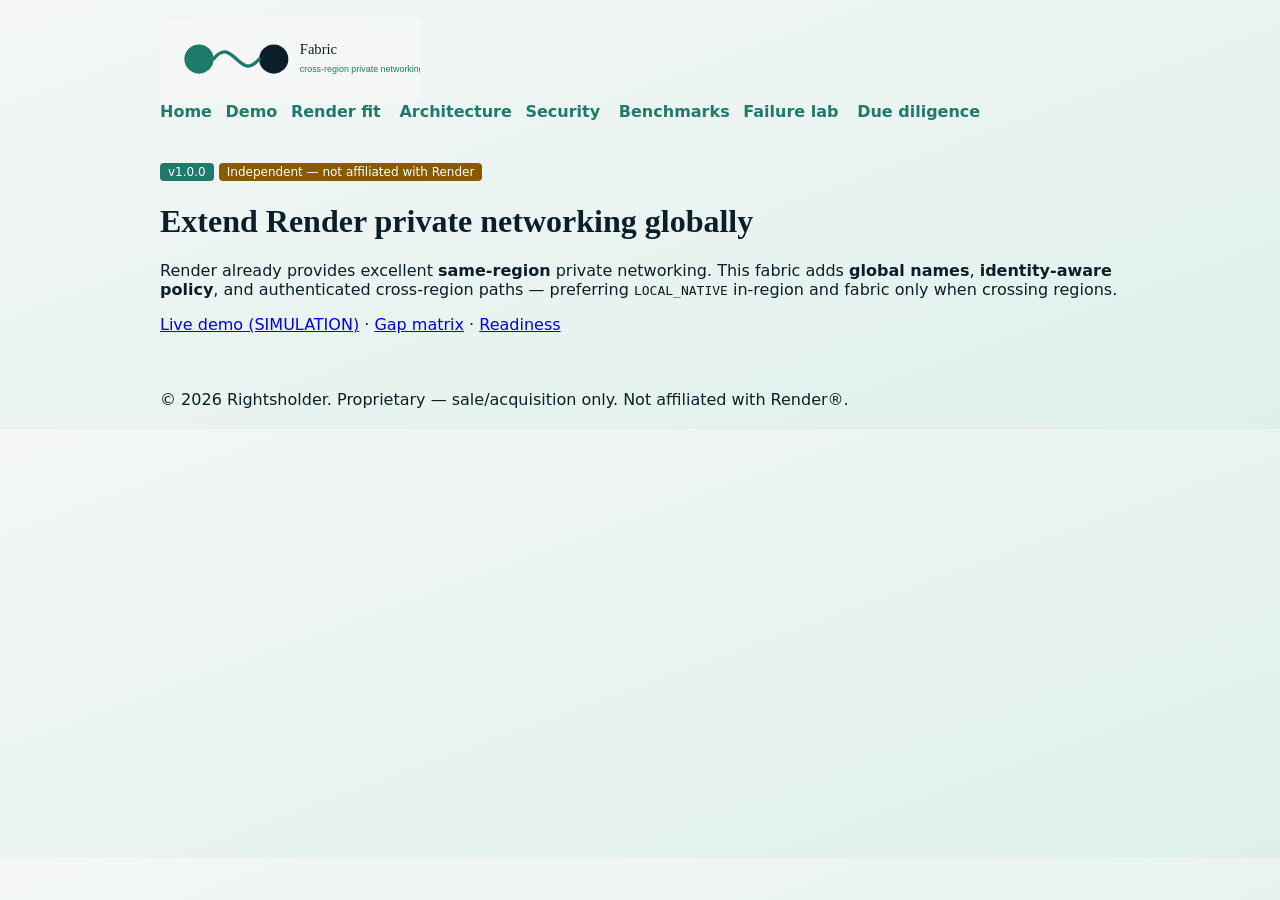
==== site/index.html @ aff12aa5 "Release v1.0.0 acquisition package with rustls mTLS and sale-only license. Ship the finished diligen" ====
<!DOCTYPE html>
<html lang="en"><head>
<meta charset="utf-8"/><meta name="viewport" content="width=device-width, initial-scale=1"/>
<title>Fabric — Cross-Region Private Networking</title>
<link rel="icon" href="../assets/brand/favicon.svg"/>
<style>
:root{--ink:#0B1F2A;--accent:#1F7A6B;--bg:#F4F7F6}
body{margin:0;font-family:Segoe UI,system-ui,sans-serif;background:linear-gradient(160deg,#F4F7F6,#dff0eb);color:var(--ink)}
header,main,footer{max-width:960px;margin:0 auto;padding:1.25rem}
nav a{margin-right:.85rem;color:var(--accent);font-weight:600;text-decoration:none}
.badge{display:inline-block;background:var(--accent);color:#fff;padding:.15rem .5rem;border-radius:4px;font-size:.75rem}
.warn{background:#8a5a00}
h1{font-family:Georgia,serif}
</style></head>
<body>
<header>
<img src="../assets/brand/logo.svg" width="260" alt="Fabric"/>
<nav>
<a href="./">Home</a><a href="./demo.html">Demo</a><a href="./render-fit.html">Render fit</a>
<a href="./architecture.html">Architecture</a><a href="./security.html">Security</a>
<a href="./benchmarks.html">Benchmarks</a><a href="./failure-lab.html">Failure lab</a>
<a href="./due-diligence.html">Due diligence</a>
</nav>
</header>
<main>
<span class="badge">v1.0.0</span> <span class="badge warn">Independent — not affiliated with Render</span>
<h1>Extend Render private networking globally</h1>
<p>Render already provides excellent <strong>same-region</strong> private networking. This fabric adds <strong>global names</strong>, <strong>identity-aware policy</strong>, and authenticated cross-region paths — preferring <code>LOCAL_NATIVE</code> in-region and fabric only when crossing regions.</p>
<p><a href="./demo.html">Live demo (SIMULATION)</a> · <a href="../docs/RENDER_GAP_MATRIX.md">Gap matrix</a> · <a href="../ACQUISITION_READINESS_REPORT.md">Readiness</a></p>
</main>
<footer>© 2026 Rightsholder. Proprietary — sale/acquisition only. Not affiliated with Render®.</footer>
</body></html>
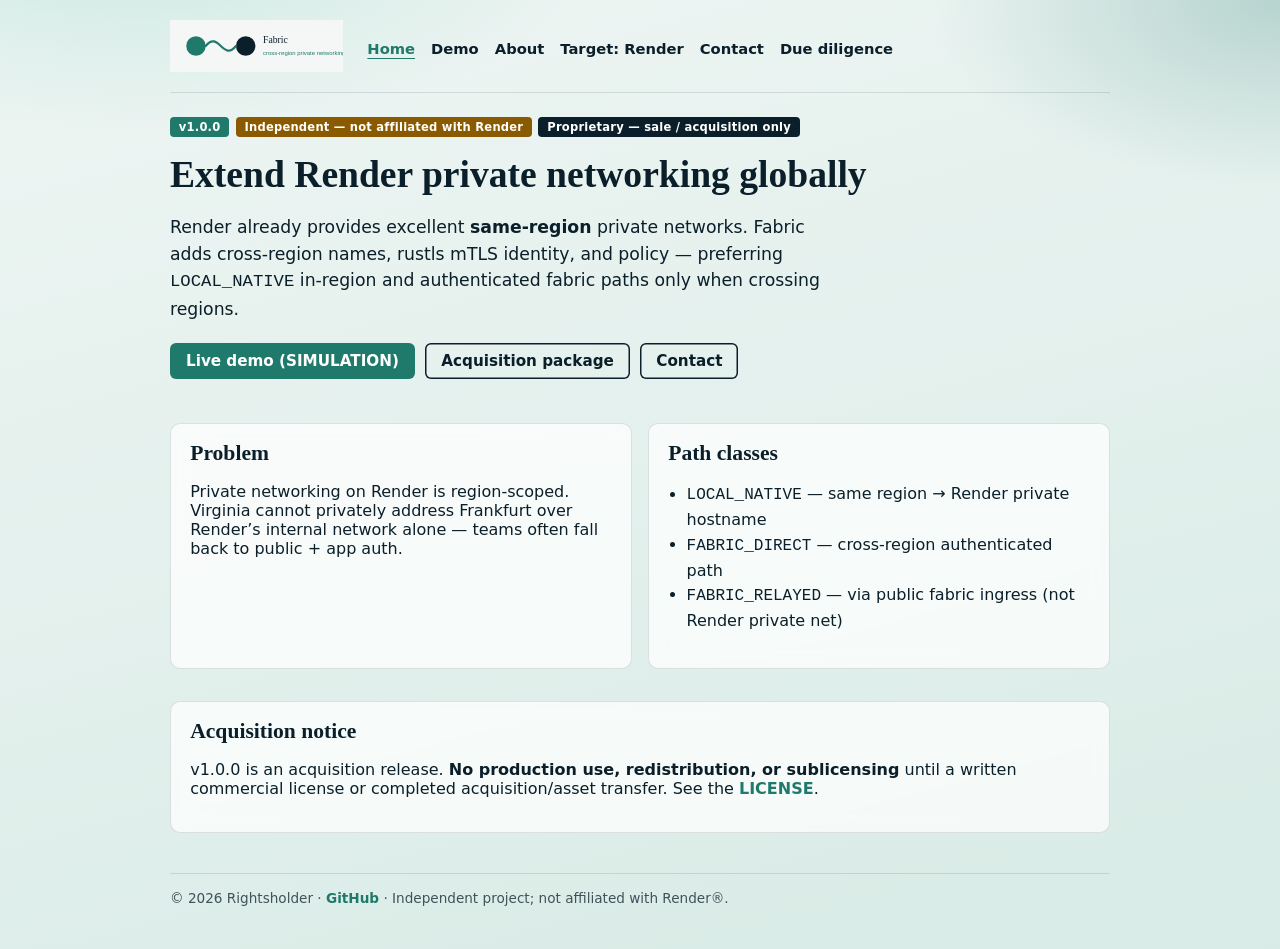
==== commit ecac75a3: "Publish Pages site with demo, contact, Render target, and about. Configure Actions Pages deploy from" ====
--- a/site/index.html
+++ b/site/index.html
@@ -1,32 +1,70 @@
 <!DOCTYPE html>
-<html lang="en"><head>
-<meta charset="utf-8"/><meta name="viewport" content="width=device-width, initial-scale=1"/>
-<title>Fabric — Cross-Region Private Networking</title>
-<link rel="icon" href="../assets/brand/favicon.svg"/>
-<style>
-:root{--ink:#0B1F2A;--accent:#1F7A6B;--bg:#F4F7F6}
-body{margin:0;font-family:Segoe UI,system-ui,sans-serif;background:linear-gradient(160deg,#F4F7F6,#dff0eb);color:var(--ink)}
-header,main,footer{max-width:960px;margin:0 auto;padding:1.25rem}
-nav a{margin-right:.85rem;color:var(--accent);font-weight:600;text-decoration:none}
-.badge{display:inline-block;background:var(--accent);color:#fff;padding:.15rem .5rem;border-radius:4px;font-size:.75rem}
-.warn{background:#8a5a00}
-h1{font-family:Georgia,serif}
-</style></head>
+<html lang="en">
+<head>
+  <meta charset="utf-8"/>
+  <meta name="viewport" content="width=device-width, initial-scale=1"/>
+  <title>Fabric — Cross-Region Private Networking</title>
+  <meta name="description" content="Global identity-aware private fabric that extends Render’s same-region private networking. Independent project; not affiliated with Render."/>
+  <link rel="icon" href="assets/brand/favicon.svg"/>
+  <link rel="stylesheet" href="styles.css"/>
+</head>
 <body>
-<header>
-<img src="../assets/brand/logo.svg" width="260" alt="Fabric"/>
-<nav>
-<a href="./">Home</a><a href="./demo.html">Demo</a><a href="./render-fit.html">Render fit</a>
-<a href="./architecture.html">Architecture</a><a href="./security.html">Security</a>
-<a href="./benchmarks.html">Benchmarks</a><a href="./failure-lab.html">Failure lab</a>
-<a href="./due-diligence.html">Due diligence</a>
-</nav>
-</header>
-<main>
-<span class="badge">v1.0.0</span> <span class="badge warn">Independent — not affiliated with Render</span>
-<h1>Extend Render private networking globally</h1>
-<p>Render already provides excellent <strong>same-region</strong> private networking. This fabric adds <strong>global names</strong>, <strong>identity-aware policy</strong>, and authenticated cross-region paths — preferring <code>LOCAL_NATIVE</code> in-region and fabric only when crossing regions.</p>
-<p><a href="./demo.html">Live demo (SIMULATION)</a> · <a href="../docs/RENDER_GAP_MATRIX.md">Gap matrix</a> · <a href="../ACQUISITION_READINESS_REPORT.md">Readiness</a></p>
-</main>
-<footer>© 2026 Rightsholder. Proprietary — sale/acquisition only. Not affiliated with Render®.</footer>
-</body></html>
+  <div class="wrap">
+    <header class="site">
+      <a href="./"><img class="logo" src="assets/brand/logo.svg" alt="Fabric — Cross-Region Private Networking"/></a>
+      <nav class="site" aria-label="Primary">
+        <a class="active" href="./">Home</a>
+        <a href="demo.html">Demo</a>
+        <a href="about.html">About</a>
+        <a href="render.html">Target: Render</a>
+        <a href="contact.html">Contact</a>
+        <a href="due-diligence.html">Due diligence</a>
+      </nav>
+    </header>
+
+    <main>
+      <div class="badges">
+        <span class="badge">v1.0.0</span>
+        <span class="badge warn">Independent — not affiliated with Render</span>
+        <span class="badge dark">Proprietary — sale / acquisition only</span>
+      </div>
+      <h1>Extend Render private networking globally</h1>
+      <p class="lead">
+        Render already provides excellent <strong>same-region</strong> private networks.
+        Fabric adds cross-region names, rustls mTLS identity, and policy — preferring
+        <code>LOCAL_NATIVE</code> in-region and authenticated fabric paths only when crossing regions.
+      </p>
+      <div class="cta">
+        <a class="btn" href="demo.html">Live demo (SIMULATION)</a>
+        <a class="btn ghost" href="due-diligence.html">Acquisition package</a>
+        <a class="btn ghost" href="contact.html">Contact</a>
+      </div>
+
+      <div class="grid2">
+        <div class="panel">
+          <h2 style="margin-top:0">Problem</h2>
+          <p>Private networking on Render is region-scoped. Virginia cannot privately address Frankfurt over Render’s internal network alone — teams often fall back to public + app auth.</p>
+        </div>
+        <div class="panel">
+          <h2 style="margin-top:0">Path classes</h2>
+          <ul class="clean">
+            <li><code>LOCAL_NATIVE</code> — same region → Render private hostname</li>
+            <li><code>FABRIC_DIRECT</code> — cross-region authenticated path</li>
+            <li><code>FABRIC_RELAYED</code> — via public fabric ingress (not Render private net)</li>
+          </ul>
+        </div>
+      </div>
+
+      <div class="panel">
+        <h2 style="margin-top:0">Acquisition notice</h2>
+        <p>v1.0.0 is an acquisition release. <strong>No production use, redistribution, or sublicensing</strong> until a written commercial license or completed acquisition/asset transfer. See the <a href="https://github.com/theworker02/cross-region-private-networking/blob/master/LICENSE">LICENSE</a>.</p>
+      </div>
+    </main>
+
+    <footer class="site">
+      © 2026 Rightsholder · <a href="https://github.com/theworker02/cross-region-private-networking">GitHub</a>
+      · Independent project; not affiliated with Render®.
+    </footer>
+  </div>
+</body>
+</html>
--- a/site/styles.css
+++ b/site/styles.css
@@ -0,0 +1,85 @@
+/* Cross-Region Private Networking — site theme */
+:root {
+  --ink: #0b1f2a;
+  --accent: #1f7a6b;
+  --accent-dim: #165a50;
+  --bg: #eef5f3;
+  --bg2: #d8ebe6;
+  --card: rgba(255, 255, 255, 0.72);
+  --warn: #8a5a00;
+  --line: rgba(11, 31, 42, 0.12);
+  --mono: "Cascadia Code", "Segoe UI Mono", Consolas, monospace;
+  --display: "Iowan Old Style", "Palatino Linotype", Palatino, Georgia, serif;
+  --sans: "Segoe UI", system-ui, sans-serif;
+}
+* { box-sizing: border-box; }
+html { scroll-behavior: smooth; }
+body {
+  margin: 0;
+  min-height: 100vh;
+  font-family: var(--sans);
+  color: var(--ink);
+  background:
+    radial-gradient(900px 420px at 10% -10%, #c9e8e0 0%, transparent 55%),
+    radial-gradient(700px 380px at 100% 0%, #b7d4cf 0%, transparent 50%),
+    linear-gradient(165deg, var(--bg), var(--bg2));
+}
+a { color: var(--accent); font-weight: 600; text-decoration: none; }
+a:hover { text-decoration: underline; }
+.wrap { max-width: 980px; margin: 0 auto; padding: 1.25rem 1.25rem 3rem; }
+header.site {
+  display: flex; flex-wrap: wrap; align-items: center; gap: 1rem 1.5rem;
+  padding-bottom: 1rem; border-bottom: 1px solid var(--line); margin-bottom: 1.5rem;
+}
+header.site img.logo { height: 52px; width: auto; }
+nav.site { display: flex; flex-wrap: wrap; gap: 0.65rem 1rem; }
+nav.site a { font-size: 0.92rem; color: var(--ink); font-weight: 600; }
+nav.site a:hover { color: var(--accent); }
+nav.site a.active { color: var(--accent); text-decoration: underline; text-underline-offset: 4px; }
+.badges { display: flex; flex-wrap: wrap; gap: 0.4rem; margin: 0.75rem 0 1rem; }
+.badge {
+  display: inline-block; font-size: 0.72rem; font-weight: 700; letter-spacing: 0.02em;
+  padding: 0.2rem 0.55rem; border-radius: 4px; background: var(--accent); color: #fff;
+}
+.badge.warn { background: var(--warn); }
+.badge.sim { background: #5c3d1e; }
+.badge.dark { background: var(--ink); }
+h1 {
+  font-family: var(--display); font-weight: 600; font-size: clamp(1.75rem, 4vw, 2.35rem);
+  line-height: 1.15; margin: 0.35rem 0 0.75rem;
+}
+h2 { font-family: var(--display); font-size: 1.35rem; margin: 1.75rem 0 0.6rem; }
+p.lead { font-size: 1.08rem; line-height: 1.55; max-width: 42rem; }
+.cta { display: flex; flex-wrap: wrap; gap: 0.65rem; margin: 1.25rem 0 1.75rem; }
+.btn {
+  display: inline-block; padding: 0.55rem 1rem; border-radius: 6px; border: 0;
+  background: var(--accent); color: #fff !important; font-weight: 700; cursor: pointer;
+  text-decoration: none !important; font-size: 0.95rem;
+}
+.btn:hover { background: var(--accent-dim); }
+.btn.ghost {
+  background: transparent; color: var(--ink) !important;
+  box-shadow: inset 0 0 0 1.5px var(--ink);
+}
+.panel {
+  background: var(--card); backdrop-filter: blur(8px);
+  border: 1px solid var(--line); border-radius: 10px; padding: 1.1rem 1.2rem; margin: 1rem 0;
+}
+.grid2 { display: grid; gap: 1rem; grid-template-columns: repeat(auto-fit, minmax(240px, 1fr)); }
+ul.clean { padding-left: 1.15rem; line-height: 1.55; }
+footer.site {
+  margin-top: 2.5rem; padding-top: 1rem; border-top: 1px solid var(--line);
+  font-size: 0.85rem; color: rgba(11, 31, 42, 0.75);
+}
+pre, code { font-family: var(--mono); }
+pre.out {
+  background: var(--ink); color: #d7efe9; padding: 1rem; border-radius: 8px;
+  overflow: auto; font-size: 0.82rem; line-height: 1.45;
+}
+table.simple { width: 100%; border-collapse: collapse; font-size: 0.92rem; }
+table.simple th, table.simple td {
+  text-align: left; padding: 0.45rem 0.55rem; border-bottom: 1px solid var(--line);
+}
+@media (max-width: 640px) {
+  header.site { flex-direction: column; align-items: flex-start; }
+}
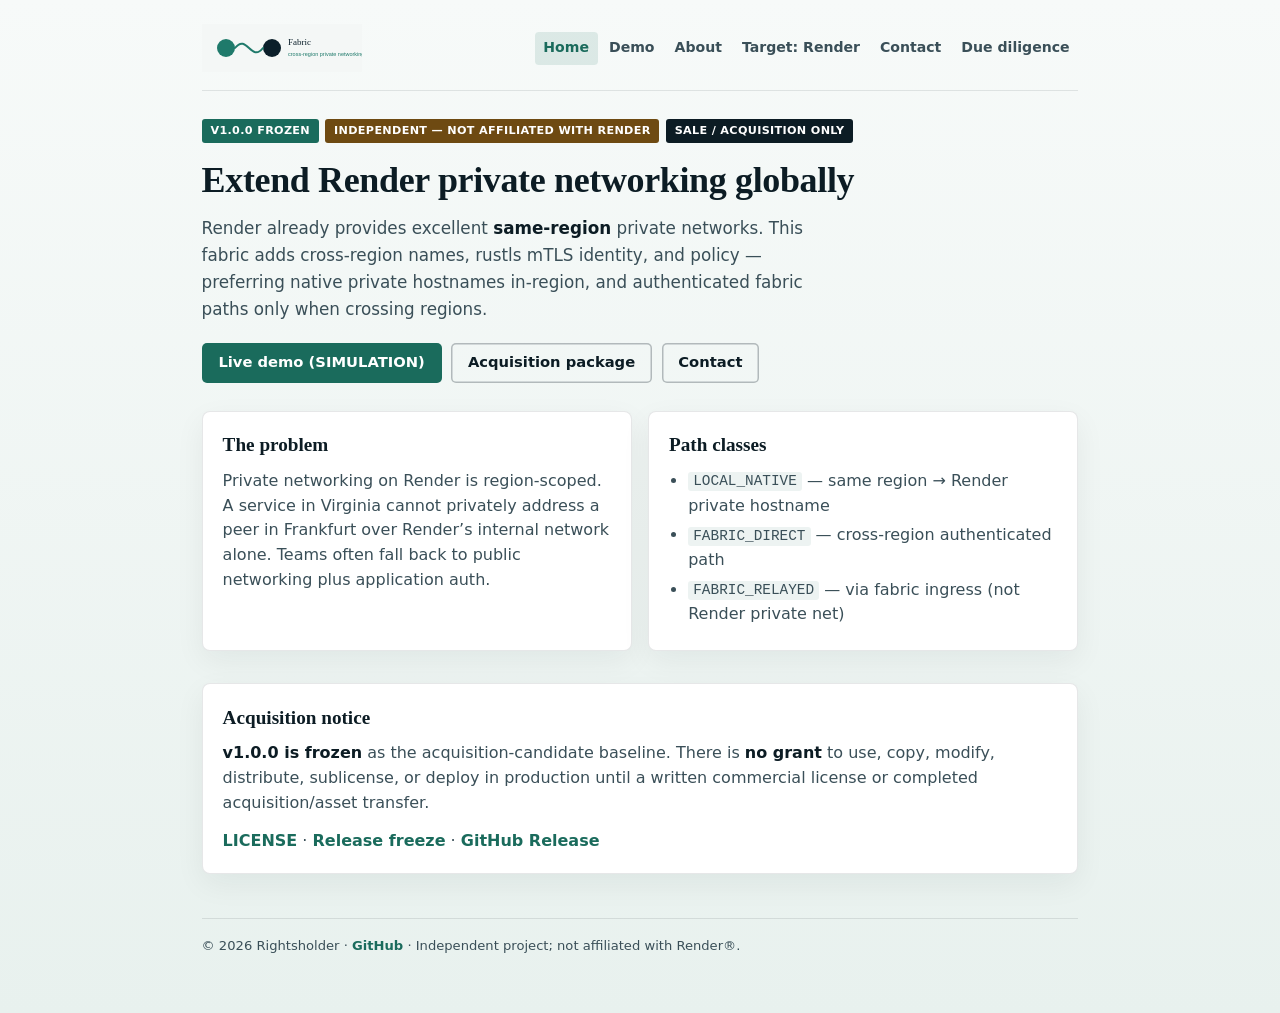
==== commit b4b97108: "Freeze v1.0.0: polish Pages site and document acquisition freeze. Refresh presentation, checksums, a" ====
--- a/site/index.html
+++ b/site/index.html
@@ -4,14 +4,15 @@
   <meta charset="utf-8"/>
   <meta name="viewport" content="width=device-width, initial-scale=1"/>
   <title>Fabric — Cross-Region Private Networking</title>
-  <meta name="description" content="Global identity-aware private fabric that extends Render’s same-region private networking. Independent project; not affiliated with Render."/>
+  <meta name="description" content="Global identity-aware private fabric that extends Render’s same-region private networking. Independent; not affiliated with Render. Proprietary — sale/acquisition only."/>
+  <link rel="canonical" href="https://theworker02.github.io/cross-region-private-networking/"/>
   <link rel="icon" href="assets/brand/favicon.svg"/>
   <link rel="stylesheet" href="styles.css"/>
 </head>
 <body>
   <div class="wrap">
     <header class="site">
-      <a href="./"><img class="logo" src="assets/brand/logo.svg" alt="Fabric — Cross-Region Private Networking"/></a>
+      <a class="brand" href="./"><img class="logo" src="assets/brand/logo.svg" width="200" height="60" alt="Fabric — Cross-Region Private Networking"/></a>
       <nav class="site" aria-label="Primary">
         <a class="active" href="./">Home</a>
         <a href="demo.html">Demo</a>
@@ -24,16 +25,18 @@
 
     <main>
       <div class="badges">
-        <span class="badge">v1.0.0</span>
+        <span class="badge">v1.0.0 frozen</span>
         <span class="badge warn">Independent — not affiliated with Render</span>
-        <span class="badge dark">Proprietary — sale / acquisition only</span>
+        <span class="badge dark">Sale / acquisition only</span>
       </div>
+
       <h1>Extend Render private networking globally</h1>
       <p class="lead">
         Render already provides excellent <strong>same-region</strong> private networks.
-        Fabric adds cross-region names, rustls mTLS identity, and policy — preferring
-        <code>LOCAL_NATIVE</code> in-region and authenticated fabric paths only when crossing regions.
+        This fabric adds cross-region names, rustls mTLS identity, and policy —
+        preferring native private hostnames in-region, and authenticated fabric paths only when crossing regions.
       </p>
+
       <div class="cta">
         <a class="btn" href="demo.html">Live demo (SIMULATION)</a>
         <a class="btn ghost" href="due-diligence.html">Acquisition package</a>
@@ -42,28 +45,32 @@
 
       <div class="grid2">
         <div class="panel">
-          <h2 style="margin-top:0">Problem</h2>
-          <p>Private networking on Render is region-scoped. Virginia cannot privately address Frankfurt over Render’s internal network alone — teams often fall back to public + app auth.</p>
+          <h2>The problem</h2>
+          <p>Private networking on Render is region-scoped. A service in Virginia cannot privately address a peer in Frankfurt over Render’s internal network alone. Teams often fall back to public networking plus application auth.</p>
         </div>
         <div class="panel">
-          <h2 style="margin-top:0">Path classes</h2>
+          <h2>Path classes</h2>
           <ul class="clean">
             <li><code>LOCAL_NATIVE</code> — same region → Render private hostname</li>
             <li><code>FABRIC_DIRECT</code> — cross-region authenticated path</li>
-            <li><code>FABRIC_RELAYED</code> — via public fabric ingress (not Render private net)</li>
+            <li><code>FABRIC_RELAYED</code> — via fabric ingress (not Render private net)</li>
           </ul>
         </div>
       </div>
 
       <div class="panel">
-        <h2 style="margin-top:0">Acquisition notice</h2>
-        <p>v1.0.0 is an acquisition release. <strong>No production use, redistribution, or sublicensing</strong> until a written commercial license or completed acquisition/asset transfer. See the <a href="https://github.com/theworker02/cross-region-private-networking/blob/master/LICENSE">LICENSE</a>.</p>
+        <h2>Acquisition notice</h2>
+        <p><strong>v1.0.0 is frozen</strong> as the acquisition-candidate baseline. There is <strong>no grant</strong> to use, copy, modify, distribute, sublicense, or deploy in production until a written commercial license or completed acquisition/asset transfer.</p>
+        <p><a href="https://github.com/theworker02/cross-region-private-networking/blob/master/LICENSE">LICENSE</a>
+          · <a href="https://github.com/theworker02/cross-region-private-networking/blob/master/RELEASE_FREEZE.md">Release freeze</a>
+          · <a href="https://github.com/theworker02/cross-region-private-networking/releases/tag/v1.0.0">GitHub Release</a></p>
       </div>
     </main>
 
     <footer class="site">
-      © 2026 Rightsholder · <a href="https://github.com/theworker02/cross-region-private-networking">GitHub</a>
-      · Independent project; not affiliated with Render®.
+      © 2026 Rightsholder ·
+      <a href="https://github.com/theworker02/cross-region-private-networking">GitHub</a> ·
+      Independent project; not affiliated with Render®.
     </footer>
   </div>
 </body>
--- a/site/styles.css
+++ b/site/styles.css
@@ -1,17 +1,22 @@
-/* Cross-Region Private Networking — site theme */
+/* Cross-Region Private Networking — acquisition presentation */
 :root {
-  --ink: #0b1f2a;
-  --accent: #1f7a6b;
-  --accent-dim: #165a50;
-  --bg: #eef5f3;
-  --bg2: #d8ebe6;
-  --card: rgba(255, 255, 255, 0.72);
-  --warn: #8a5a00;
-  --line: rgba(11, 31, 42, 0.12);
+  --ink: #0c1c24;
+  --ink-soft: #3a4f58;
+  --accent: #1a6b5c;
+  --accent-hover: #145248;
+  --surface: #f7faf9;
+  --surface-2: #e8f1ee;
+  --card: #ffffff;
+  --warn: #6e4a12;
+  --sim: #5a3a1a;
+  --line: rgba(12, 28, 36, 0.1);
+  --shadow: 0 10px 30px rgba(12, 28, 36, 0.06);
   --mono: "Cascadia Code", "Segoe UI Mono", Consolas, monospace;
-  --display: "Iowan Old Style", "Palatino Linotype", Palatino, Georgia, serif;
-  --sans: "Segoe UI", system-ui, sans-serif;
-}
+  --display: "Palatino Linotype", Palatino, "Book Antiqua", Georgia, serif;
+  --sans: "Segoe UI", system-ui, -apple-system, sans-serif;
+  --max: 920px;
+}
+
 * { box-sizing: border-box; }
 html { scroll-behavior: smooth; }
 body {
@@ -19,67 +24,264 @@
   min-height: 100vh;
   font-family: var(--sans);
   color: var(--ink);
+  line-height: 1.55;
   background:
-    radial-gradient(900px 420px at 10% -10%, #c9e8e0 0%, transparent 55%),
-    radial-gradient(700px 380px at 100% 0%, #b7d4cf 0%, transparent 50%),
-    linear-gradient(165deg, var(--bg), var(--bg2));
-}
+    linear-gradient(180deg, var(--surface) 0%, var(--surface-2) 100%);
+}
+
 a { color: var(--accent); font-weight: 600; text-decoration: none; }
-a:hover { text-decoration: underline; }
-.wrap { max-width: 980px; margin: 0 auto; padding: 1.25rem 1.25rem 3rem; }
+a:hover { text-decoration: underline; text-underline-offset: 3px; }
+code {
+  font-family: var(--mono);
+  font-size: 0.9em;
+  background: rgba(26, 107, 92, 0.08);
+  padding: 0.1em 0.35em;
+  border-radius: 3px;
+}
+
+.wrap {
+  max-width: var(--max);
+  margin: 0 auto;
+  padding: 1.5rem 1.35rem 3.5rem;
+}
+
+/* Header */
 header.site {
-  display: flex; flex-wrap: wrap; align-items: center; gap: 1rem 1.5rem;
-  padding-bottom: 1rem; border-bottom: 1px solid var(--line); margin-bottom: 1.5rem;
-}
-header.site img.logo { height: 52px; width: auto; }
-nav.site { display: flex; flex-wrap: wrap; gap: 0.65rem 1rem; }
-nav.site a { font-size: 0.92rem; color: var(--ink); font-weight: 600; }
-nav.site a:hover { color: var(--accent); }
-nav.site a.active { color: var(--accent); text-decoration: underline; text-underline-offset: 4px; }
-.badges { display: flex; flex-wrap: wrap; gap: 0.4rem; margin: 0.75rem 0 1rem; }
+  display: flex;
+  flex-wrap: wrap;
+  align-items: center;
+  justify-content: space-between;
+  gap: 1rem 1.5rem;
+  padding-bottom: 1.1rem;
+  margin-bottom: 1.75rem;
+  border-bottom: 1px solid var(--line);
+  animation: fade-in 0.45s ease-out;
+}
+header.site a.brand { display: flex; align-items: center; text-decoration: none; }
+header.site img.logo {
+  height: 48px;
+  width: auto;
+  display: block;
+}
+nav.site {
+  display: flex;
+  flex-wrap: wrap;
+  gap: 0.35rem 0.15rem;
+}
+nav.site a {
+  font-size: 0.88rem;
+  font-weight: 600;
+  color: var(--ink-soft);
+  padding: 0.35rem 0.55rem;
+  border-radius: 4px;
+  text-decoration: none;
+}
+nav.site a:hover {
+  color: var(--accent);
+  background: rgba(26, 107, 92, 0.08);
+  text-decoration: none;
+}
+nav.site a.active {
+  color: var(--accent);
+  background: rgba(26, 107, 92, 0.12);
+}
+
+/* Badges */
+.badges {
+  display: flex;
+  flex-wrap: wrap;
+  gap: 0.4rem;
+  margin: 0 0 1rem;
+}
 .badge {
-  display: inline-block; font-size: 0.72rem; font-weight: 700; letter-spacing: 0.02em;
-  padding: 0.2rem 0.55rem; border-radius: 4px; background: var(--accent); color: #fff;
+  display: inline-block;
+  font-size: 0.7rem;
+  font-weight: 700;
+  letter-spacing: 0.03em;
+  text-transform: uppercase;
+  padding: 0.22rem 0.55rem;
+  border-radius: 3px;
+  background: var(--accent);
+  color: #fff;
 }
 .badge.warn { background: var(--warn); }
-.badge.sim { background: #5c3d1e; }
+.badge.sim { background: var(--sim); }
 .badge.dark { background: var(--ink); }
+.badge.outline {
+  background: transparent;
+  color: var(--ink);
+  box-shadow: inset 0 0 0 1px var(--line);
+}
+
+/* Type */
 h1 {
-  font-family: var(--display); font-weight: 600; font-size: clamp(1.75rem, 4vw, 2.35rem);
-  line-height: 1.15; margin: 0.35rem 0 0.75rem;
-}
-h2 { font-family: var(--display); font-size: 1.35rem; margin: 1.75rem 0 0.6rem; }
-p.lead { font-size: 1.08rem; line-height: 1.55; max-width: 42rem; }
-.cta { display: flex; flex-wrap: wrap; gap: 0.65rem; margin: 1.25rem 0 1.75rem; }
+  font-family: var(--display);
+  font-weight: 600;
+  font-size: clamp(1.7rem, 3.8vw, 2.25rem);
+  line-height: 1.18;
+  letter-spacing: -0.01em;
+  margin: 0 0 0.85rem;
+  animation: rise 0.5s ease-out;
+}
+h2 {
+  font-family: var(--display);
+  font-size: 1.2rem;
+  font-weight: 600;
+  margin: 0 0 0.55rem;
+  color: var(--ink);
+}
+p.lead {
+  font-size: 1.05rem;
+  line-height: 1.6;
+  color: var(--ink-soft);
+  max-width: 38rem;
+  margin: 0 0 1.25rem;
+}
+p { margin: 0 0 0.85rem; color: var(--ink-soft); }
+p strong, li strong { color: var(--ink); }
+
+/* CTA */
+.cta {
+  display: flex;
+  flex-wrap: wrap;
+  gap: 0.6rem;
+  margin: 0 0 1.75rem;
+}
 .btn {
-  display: inline-block; padding: 0.55rem 1rem; border-radius: 6px; border: 0;
-  background: var(--accent); color: #fff !important; font-weight: 700; cursor: pointer;
-  text-decoration: none !important; font-size: 0.95rem;
-}
-.btn:hover { background: var(--accent-dim); }
+  display: inline-block;
+  padding: 0.55rem 1.05rem;
+  border-radius: 5px;
+  border: 0;
+  background: var(--accent);
+  color: #fff !important;
+  font-weight: 650;
+  font-size: 0.92rem;
+  cursor: pointer;
+  text-decoration: none !important;
+  transition: background 0.15s ease, transform 0.15s ease;
+}
+.btn:hover { background: var(--accent-hover); transform: translateY(-1px); }
 .btn.ghost {
-  background: transparent; color: var(--ink) !important;
-  box-shadow: inset 0 0 0 1.5px var(--ink);
-}
+  background: transparent;
+  color: var(--ink) !important;
+  box-shadow: inset 0 0 0 1.5px rgba(12, 28, 36, 0.28);
+}
+.btn.ghost:hover { background: rgba(12, 28, 36, 0.04); }
+
+/* Panels */
 .panel {
-  background: var(--card); backdrop-filter: blur(8px);
-  border: 1px solid var(--line); border-radius: 10px; padding: 1.1rem 1.2rem; margin: 1rem 0;
-}
-.grid2 { display: grid; gap: 1rem; grid-template-columns: repeat(auto-fit, minmax(240px, 1fr)); }
-ul.clean { padding-left: 1.15rem; line-height: 1.55; }
+  background: var(--card);
+  border: 1px solid var(--line);
+  border-radius: 8px;
+  padding: 1.15rem 1.25rem;
+  margin: 0 0 1rem;
+  box-shadow: var(--shadow);
+}
+.panel > :last-child { margin-bottom: 0; }
+.grid2 {
+  display: grid;
+  gap: 1rem;
+  grid-template-columns: repeat(auto-fit, minmax(250px, 1fr));
+  margin-bottom: 1rem;
+}
+ul.clean, ol {
+  margin: 0.35rem 0 0;
+  padding-left: 1.2rem;
+  color: var(--ink-soft);
+}
+ul.clean li, ol li { margin: 0.3rem 0; }
+
+/* Tables */
+table.simple {
+  width: 100%;
+  border-collapse: collapse;
+  font-size: 0.9rem;
+}
+table.simple th,
+table.simple td {
+  text-align: left;
+  padding: 0.5rem 0.4rem;
+  border-bottom: 1px solid var(--line);
+  vertical-align: top;
+}
+table.simple th { color: var(--ink); font-weight: 700; width: 32%; }
+
+/* Code / log */
+pre, .mono { font-family: var(--mono); }
+pre.out {
+  background: var(--ink);
+  color: #d4ebe4;
+  padding: 1rem 1.1rem;
+  border-radius: 8px;
+  overflow: auto;
+  font-size: 0.8rem;
+  line-height: 1.5;
+  margin: 0.75rem 0 0;
+  box-shadow: var(--shadow);
+}
+
+/* Footer */
 footer.site {
-  margin-top: 2.5rem; padding-top: 1rem; border-top: 1px solid var(--line);
-  font-size: 0.85rem; color: rgba(11, 31, 42, 0.75);
-}
-pre, code { font-family: var(--mono); }
-pre.out {
-  background: var(--ink); color: #d7efe9; padding: 1rem; border-radius: 8px;
-  overflow: auto; font-size: 0.82rem; line-height: 1.45;
-}
-table.simple { width: 100%; border-collapse: collapse; font-size: 0.92rem; }
-table.simple th, table.simple td {
-  text-align: left; padding: 0.45rem 0.55rem; border-bottom: 1px solid var(--line);
-}
+  margin-top: 2.75rem;
+  padding-top: 1.1rem;
+  border-top: 1px solid var(--line);
+  font-size: 0.82rem;
+  color: var(--ink-soft);
+  animation: fade-in 0.6s ease-out 0.1s both;
+}
+footer.site a { font-weight: 600; }
+
+/* Demo controls */
+.controls {
+  display: flex;
+  flex-wrap: wrap;
+  gap: 0.4rem;
+  margin: 0.9rem 0 0.35rem;
+}
+.controls button {
+  padding: 0.42rem 0.7rem;
+  border: 0;
+  border-radius: 5px;
+  background: var(--accent);
+  color: #fff;
+  font-weight: 650;
+  font-size: 0.82rem;
+  cursor: pointer;
+  transition: background 0.15s ease;
+}
+.controls button:hover { background: var(--accent-hover); }
+.controls button.secondary { background: var(--ink); }
+.controls button.secondary:hover { background: #1a3038; }
+
+canvas#fabric {
+  width: 100%;
+  height: auto;
+  display: block;
+  border-radius: 8px;
+  background: var(--ink);
+  box-shadow: var(--shadow);
+}
+
+.notice {
+  font-size: 0.88rem;
+  padding: 0.75rem 0.9rem;
+  border-left: 3px solid var(--accent);
+  background: rgba(26, 107, 92, 0.06);
+  border-radius: 0 6px 6px 0;
+  margin: 0 0 1.25rem;
+  color: var(--ink-soft);
+}
+
+@keyframes fade-in {
+  from { opacity: 0; }
+  to { opacity: 1; }
+}
+@keyframes rise {
+  from { opacity: 0; transform: translateY(8px); }
+  to { opacity: 1; transform: translateY(0); }
+}
+
 @media (max-width: 640px) {
   header.site { flex-direction: column; align-items: flex-start; }
-}
+  .wrap { padding: 1.15rem 1rem 2.5rem; }
+}
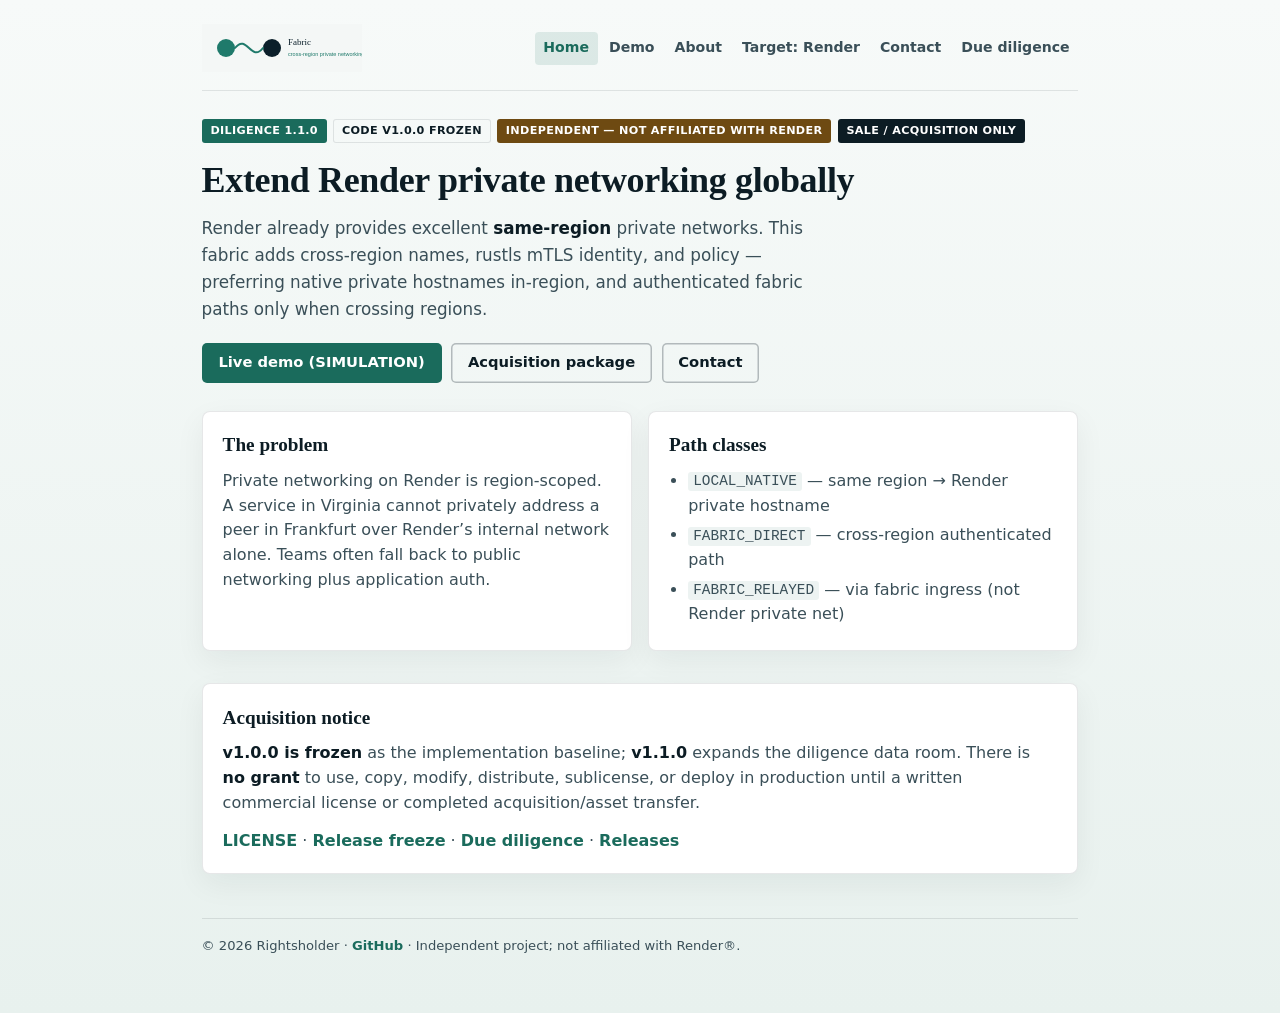
==== commit 0f6346ab: "Release v1.1.0 expanded acquisition diligence data room. Add buyer-facing market, integration, evalu" ====
--- a/site/index.html
+++ b/site/index.html
@@ -25,7 +25,8 @@
 
     <main>
       <div class="badges">
-        <span class="badge">v1.0.0 frozen</span>
+        <span class="badge">Diligence 1.1.0</span>
+        <span class="badge outline">Code v1.0.0 frozen</span>
         <span class="badge warn">Independent — not affiliated with Render</span>
         <span class="badge dark">Sale / acquisition only</span>
       </div>
@@ -60,10 +61,11 @@
 
       <div class="panel">
         <h2>Acquisition notice</h2>
-        <p><strong>v1.0.0 is frozen</strong> as the acquisition-candidate baseline. There is <strong>no grant</strong> to use, copy, modify, distribute, sublicense, or deploy in production until a written commercial license or completed acquisition/asset transfer.</p>
+        <p><strong>v1.0.0 is frozen</strong> as the implementation baseline; <strong>v1.1.0</strong> expands the diligence data room. There is <strong>no grant</strong> to use, copy, modify, distribute, sublicense, or deploy in production until a written commercial license or completed acquisition/asset transfer.</p>
         <p><a href="https://github.com/theworker02/cross-region-private-networking/blob/master/LICENSE">LICENSE</a>
           · <a href="https://github.com/theworker02/cross-region-private-networking/blob/master/RELEASE_FREEZE.md">Release freeze</a>
-          · <a href="https://github.com/theworker02/cross-region-private-networking/releases/tag/v1.0.0">GitHub Release</a></p>
+          · <a href="due-diligence.html">Due diligence</a>
+          · <a href="https://github.com/theworker02/cross-region-private-networking/releases">Releases</a></p>
       </div>
     </main>
 
